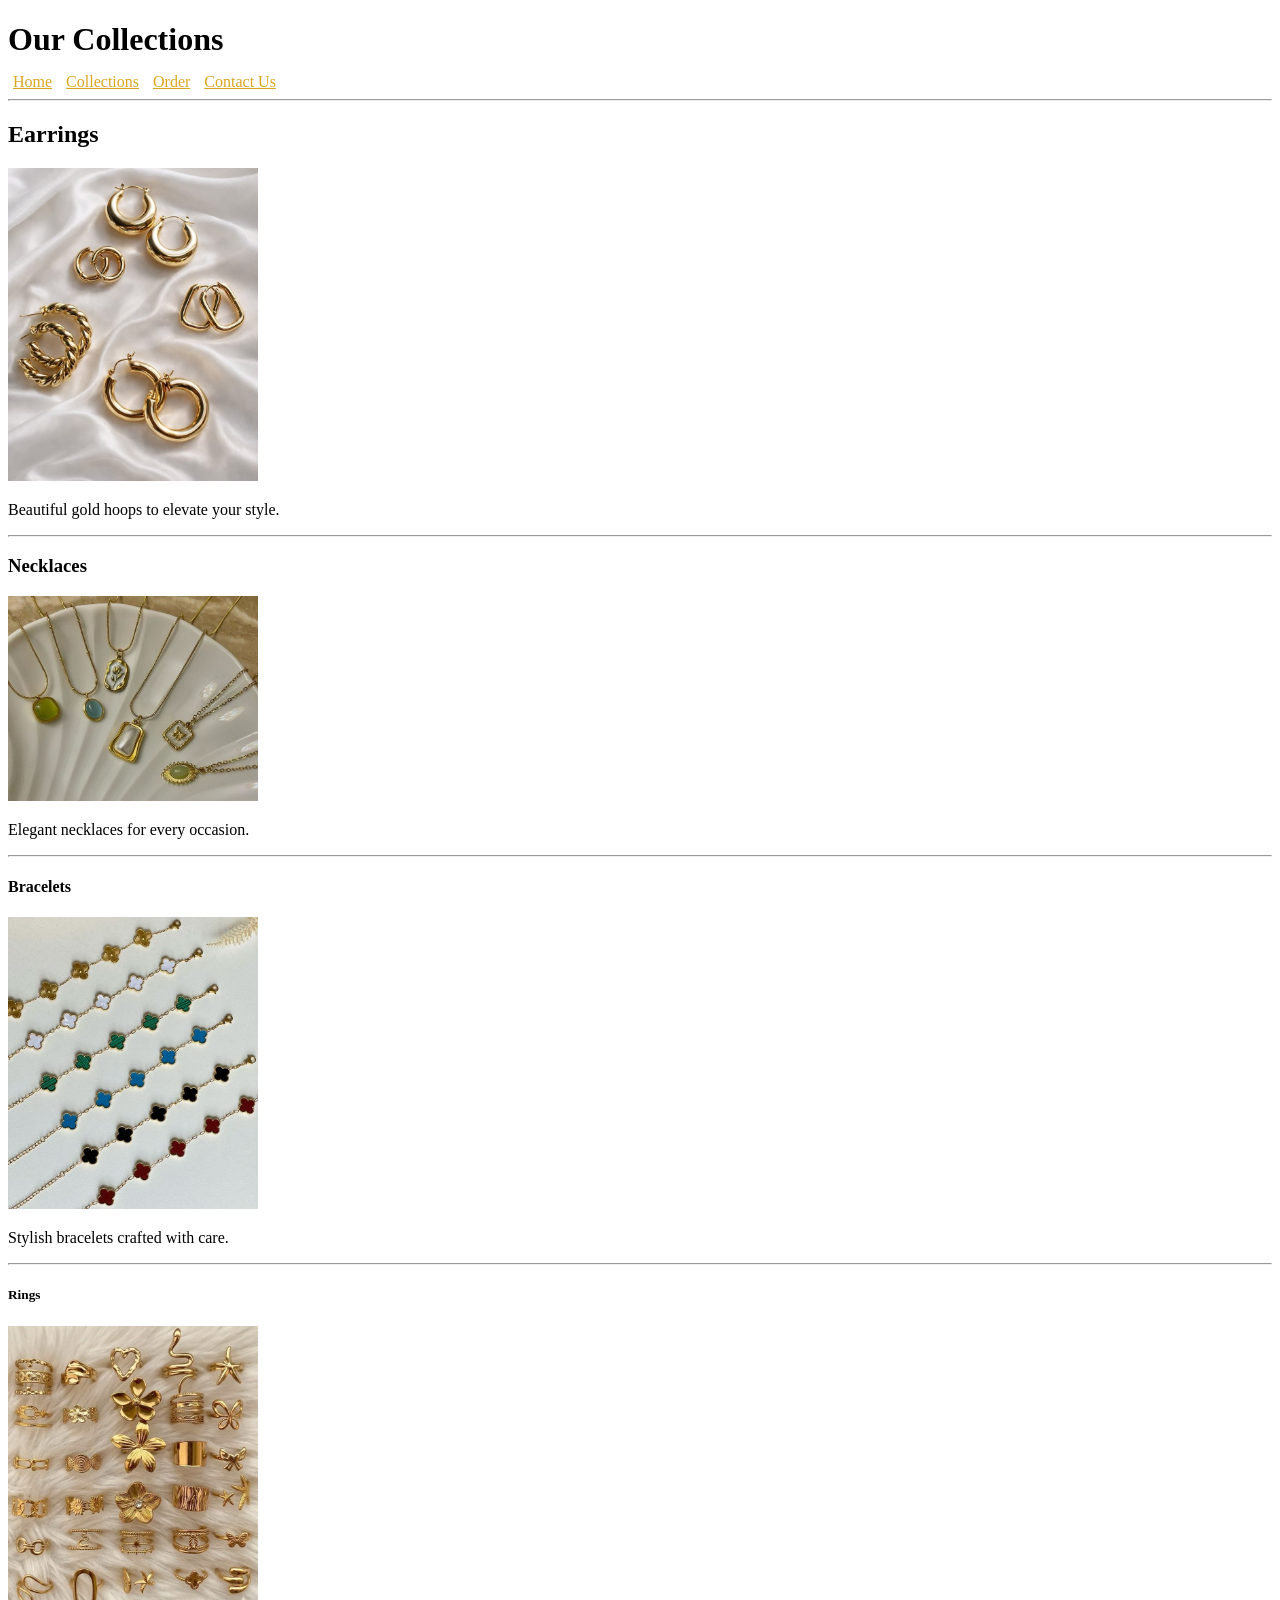
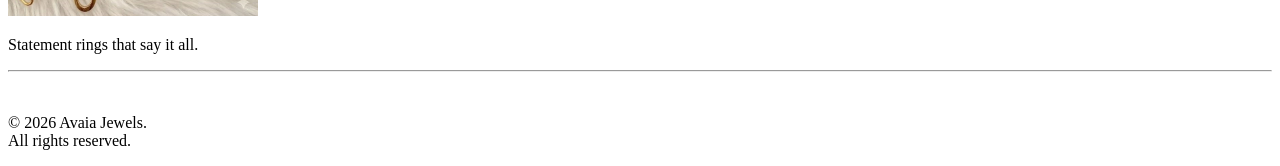
==== Collections.html @ 919a34de "site" ====
<!DOCTYPE html>
<html>
<head>
    <title>Avaia Jewels-Collections</title>
    <style>
         h1{
            color:black;
            margin-bottom: 15px;
        }

        nav a{
            margin: 5px;
            color: goldenrod;
            font-weight:normal;
        }
    </style>
</head> 
<body> 
    <h1> Our Collections</h1>

    <nav>
        <a href="index.html">Home</a>
        <a href="collections.html">Collections</a>
        <a href="Order.html">Order</a>
        <a href="contact.html">Contact Us</a>
    </nav>

    <hr>

    <h2>Earrings</h2>

    <img src="./images/earrings.jpg" width="250">

    <p>Beautiful gold hoops to elevate your style.</p>

    <hr>

    <h3>Necklaces</h3>

    <img src="./images/necklaces.jpg" width="250">

    <p>Elegant necklaces for every occasion.</p>

    <hr>

    <h4>Bracelets</h4>

    <img src="./images/bracelets.jpg" width="250">

    <p>Stylish bracelets crafted with care.</p>

    <hr>

    <h5>Rings</h5>

    <img src="./images/rings.jpg" width="250">

    <p>Statement rings that say it all.</p>

    <hr>

    <br>

    <footer>
         <p>&copy; 2026 Avaia Jewels.<br>All rights reserved.</p>
    </footer>
</body> 


</html>
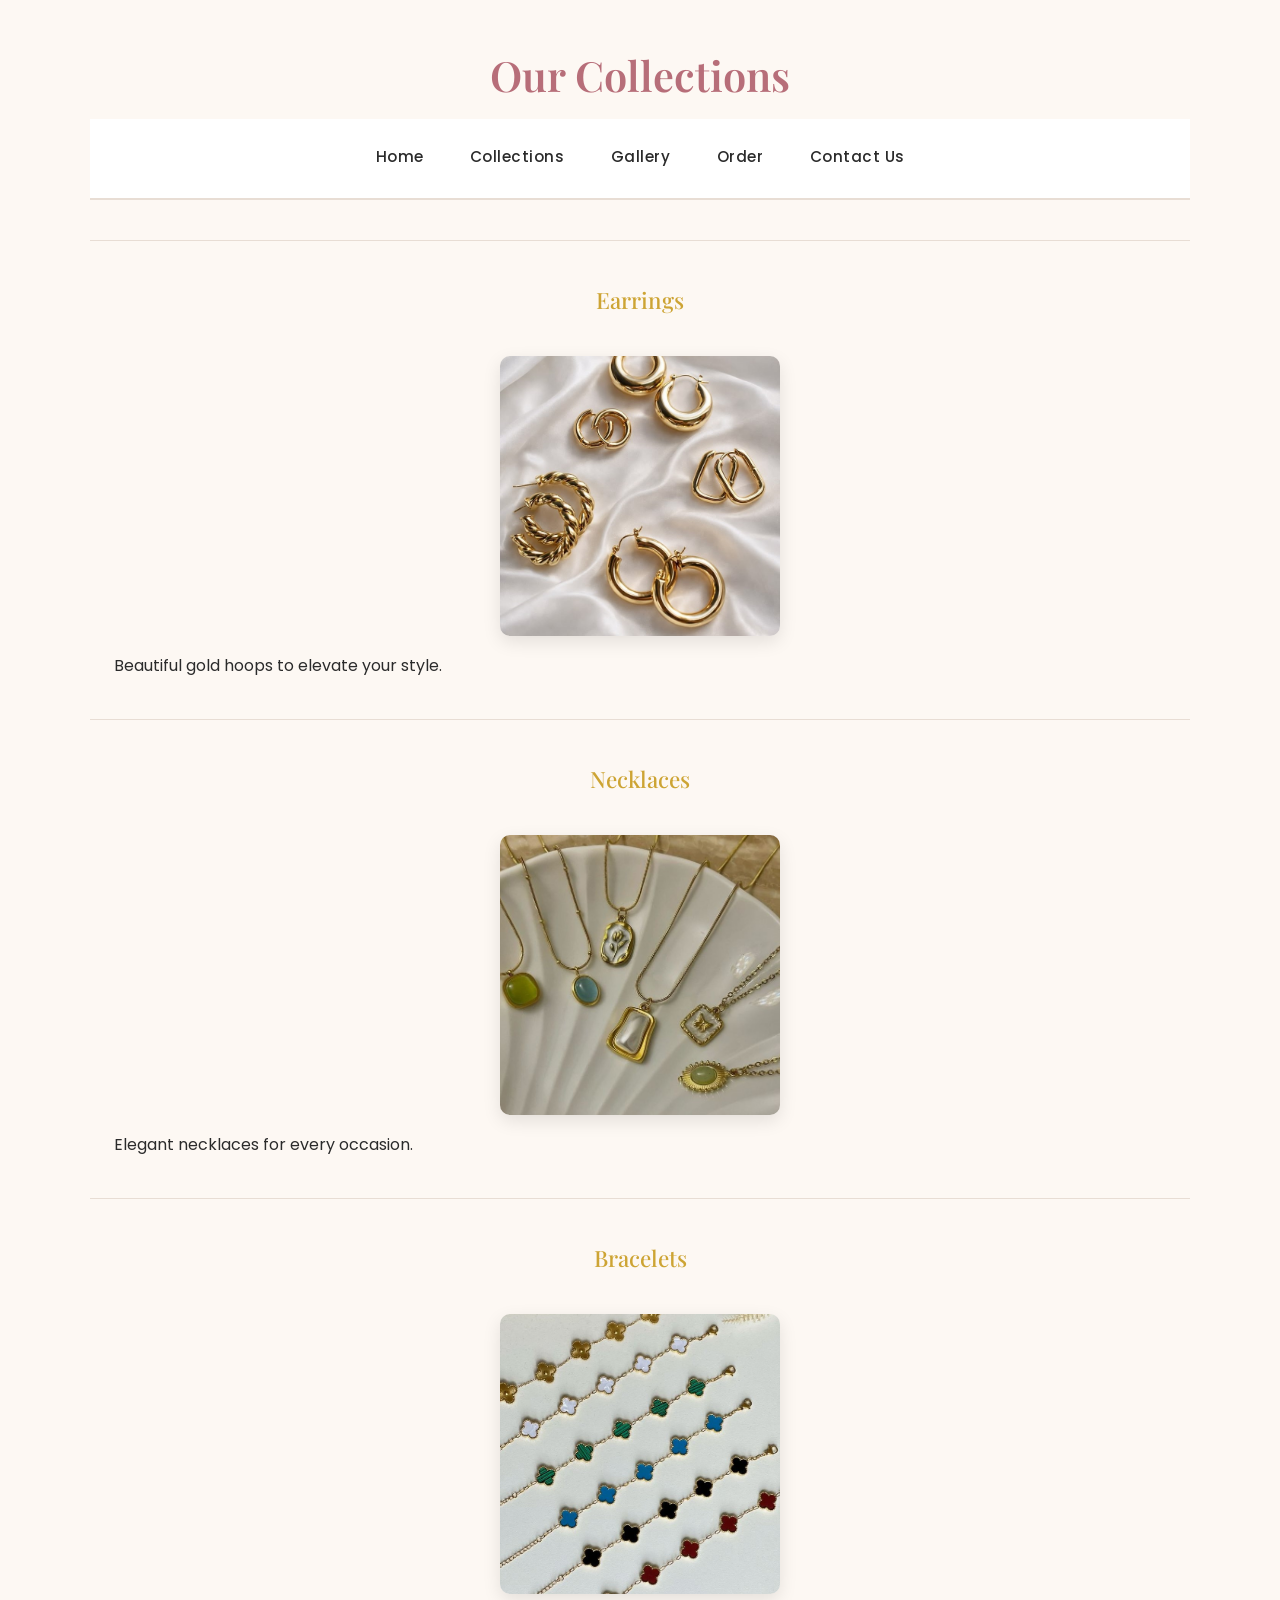
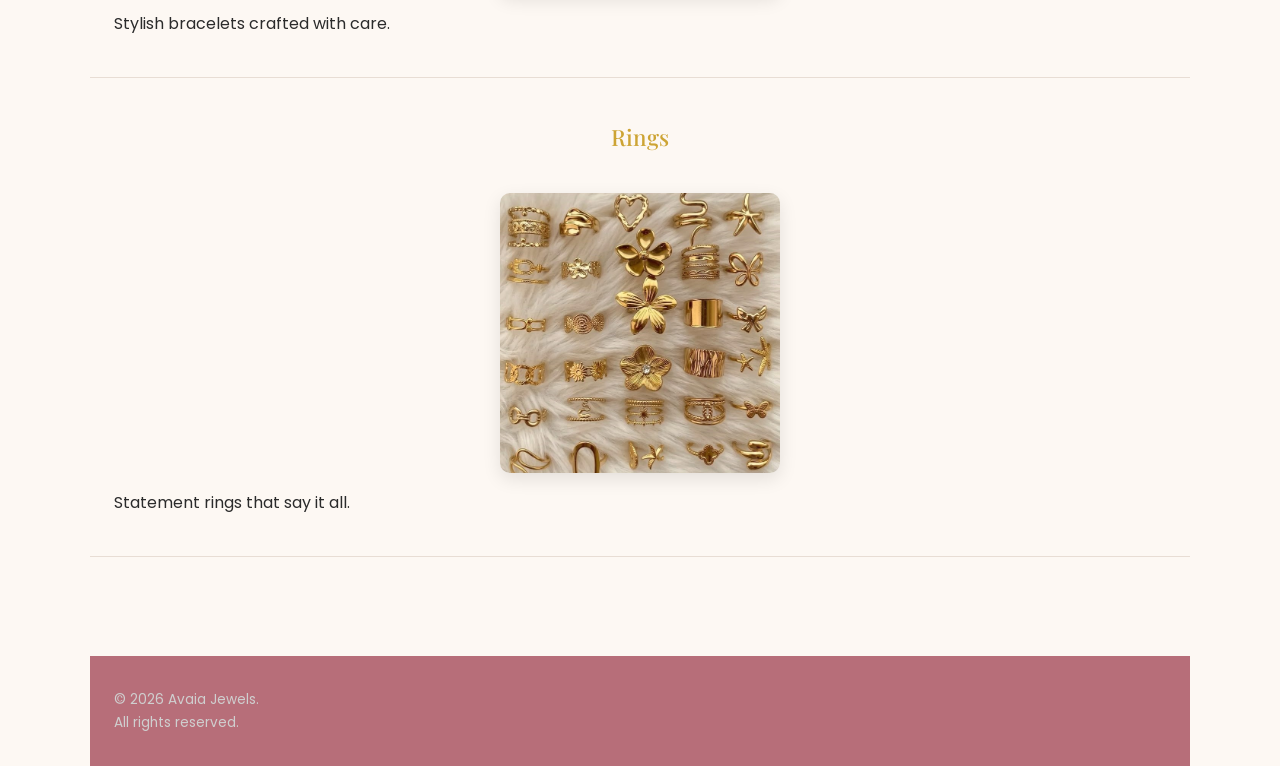
==== commit bbc46ea2: "update" ====
--- a/Collections.html
+++ b/Collections.html
@@ -2,18 +2,8 @@
 <html>
 <head>
     <title>Avaia Jewels-Collections</title>
-    <style>
-         h1{
-            color:black;
-            margin-bottom: 15px;
-        }
-
-        nav a{
-            margin: 5px;
-            color: goldenrod;
-            font-weight:normal;
-        }
-    </style>
+    <link rel="stylesheet" href="styles.css" />
+    
 </head> 
 <body> 
     <h1> Our Collections</h1>
@@ -21,6 +11,7 @@
     <nav>
         <a href="index.html">Home</a>
         <a href="collections.html">Collections</a>
+        <a href="Gallery.html">Gallery</a>
         <a href="Order.html">Order</a>
         <a href="contact.html">Contact Us</a>
     </nav>
@@ -35,7 +26,7 @@
 
     <hr>
 
-    <h3>Necklaces</h3>
+    <h2>Necklaces</h2>
 
     <img src="./images/necklaces.jpg" width="250">
 
@@ -43,7 +34,7 @@
 
     <hr>
 
-    <h4>Bracelets</h4>
+    <h2>Bracelets</h2>
 
     <img src="./images/bracelets.jpg" width="250">
 
@@ -51,7 +42,7 @@
 
     <hr>
 
-    <h5>Rings</h5>
+    <h2>Rings</h2>
 
     <img src="./images/rings.jpg" width="250">
 
--- a/styles.css
+++ b/styles.css
@@ -0,0 +1,344 @@
+/* EXTERNAL STYLESHEET */
+
+@import url('https://fonts.googleapis.com/css2?family=Playfair+Display:wght@500;600;700&family=Poppins:wght@300;400;500;600&display=swap');
+
+
+:root {
+  --rose-gold: #b76e79;
+  --rose-gold-dark: #9c5a64;
+  --gold: #cda434;
+  --cream: #fdf8f3;
+  --charcoal: #2b2b2b;
+  --soft-grey: #6f6f6f;
+  --border: #e8ddd4;
+  --white: #ffffff;
+}
+
+/*Reset*/
+* {
+  margin: 0;
+  padding: 0;
+  box-sizing: border-box; 
+}
+
+body {
+  font-family: 'Poppins', sans-serif;
+  background: var(--cream);
+  color: var(--charcoal);
+  line-height: 1.7;
+}
+
+img {
+  max-width: 100%;
+  display: block;
+  border-radius: 10px;
+}
+
+hr {
+  border: none;
+  border-top: 1px solid var(--border);
+  margin: 2.5rem 0;
+}
+
+/*Page Headings */
+body > h1 {
+  font-family: 'Playfair Display', serif;
+  font-weight: 600;
+  font-size: 2.6rem;
+  text-align: center;
+  color: var(--rose-gold);
+  padding: 2.5rem 1.5rem 0.5rem;
+}
+
+body > h2 {
+  text-align: center;
+  font-family: 'Playfair Display', serif;
+  font-weight: 500;
+  font-size: 1.4rem;
+  color: var(--gold);
+  padding-bottom: 1.5rem;
+}
+
+/* CSS FlexBox Implementation */
+
+nav {
+  display: flex;
+  justify-content: center;
+  align-items: center;
+  gap: 2.5rem;
+  background: var(--white);
+  padding: 1.2rem 2rem;
+  border-bottom: 2px solid var(--border);
+  position: sticky;
+  top: 0;
+  z-index: 100;
+  flex-wrap: wrap;
+}
+
+nav a {
+  text-decoration: none;
+  color: var(--charcoal);
+  font-weight: 500;
+  font-size: 0.95rem;
+  letter-spacing: 0.5px;
+  padding: 0.4rem 0.2rem;
+  border-bottom: 2px solid transparent;
+  transition: color 0.3s ease, border-color 0.3s ease;
+}
+
+nav a:hover {
+  color: var(--rose-gold-dark);
+  border-bottom-color: var(--rose-gold);
+}
+
+
+body {
+  max-width: 1100px;
+  margin: 0 auto;
+}
+
+h2, h3, h4, h5 {
+  font-family: 'Playfair Display', serif;
+  color: var(--rose-gold);
+  text-align: center;
+  font-size: medium;
+  margin: 2rem 1.5rem 0.8rem;
+}
+
+p {
+  margin: 0 1.5rem 1rem;
+  color: var(--charcoal);
+  max-width: 650px;
+}
+
+ul, ol {
+  margin: 0 1.5rem 1.5rem 3rem;
+  color: var(--soft-grey);
+}
+
+li { margin-bottom: 0.4rem; }
+
+/*Collections Page*/
+body > img {
+  margin: 0 auto 1rem;
+  width: 280px;
+  height: 280px;
+  object-fit: cover;
+  box-shadow: 0 6px 18px rgba(0, 0, 0, 0.1);
+}
+
+
+table {
+  width: 90%;
+  max-width: 500px;
+  margin: 1rem auto 2rem;
+  border-collapse: collapse;
+  background: var(--white);
+  box-shadow: 0 4px 14px rgba(0, 0, 0, 0.06);
+  border-radius: 8px;
+  overflow: hidden;
+}
+
+th, td {
+  padding: 0.9rem 1.2rem;
+  text-align: left;
+  border-bottom: 1px solid var(--border);
+}
+
+th {
+  background: var(--rose-gold);
+  color: var(--white);
+  font-weight: 500;
+  letter-spacing: 0.5px;
+}
+
+tr:last-child td { border-bottom: none; }
+tr:hover td { background: #fbf3ef; }
+
+
+form {
+  background: var(--white);
+  max-width: 480px;
+  margin: 1.5rem auto 3rem;
+  padding: 2.2rem 2rem;
+  border-radius: 12px;
+  box-shadow: 0 8px 24px rgba(0, 0, 0, 0.08);
+  display: flex;
+  flex-direction: column;
+  gap: 1.2rem;
+}
+
+form label {
+  font-weight: 500;
+  font-size: 0.88rem;
+  color: var(--charcoal);
+  margin-bottom: 0.3rem;
+  display: block;
+}
+
+form input[type="text"],
+form input[type="email"],
+form input[type="tel"],
+form textarea {
+  width: 100%;
+  padding: 0.7rem 0.9rem;
+  border: 1px solid var(--border);
+  border-radius: 6px;
+  font-family: 'Poppins', sans-serif;
+  font-size: 0.92rem;
+  color: var(--charcoal);
+  background: var(--cream);
+  outline: none;
+  transition: border-color 0.3s ease, box-shadow 0.3s ease;
+}
+
+form input:focus,
+form textarea:focus {
+  border-color: var(--rose-gold);
+  box-shadow: 0 0 0 3px rgba(183, 110, 121, 0.15);
+}
+
+form textarea { resize: vertical; }
+
+/* Checkbox group on Order page */
+.checkbox-group {
+  display: flex;
+  align-items: center;
+  gap: 10px;
+  margin-bottom: 15px;
+}
+
+.checkbox-group input[type="checkbox"] {
+  width: 18px;
+  height: 18px;
+}
+
+
+/* Submit / Reset buttons */
+form input[type="submit"],
+form input[type="reset"] {
+  font-family: 'Poppins', sans-serif;
+  font-weight: 500;
+  font-size: 0.9rem;
+  letter-spacing: 0.5px;
+  padding: 0.75rem 1.5rem;
+  border-radius: 6px;
+  cursor: pointer;
+  border: none;
+  transition: all 0.3s ease;
+}
+
+form input[type="submit"] {
+  background: var(--rose-gold);
+  color: var(--white);
+}
+
+form input[type="submit"]:hover {
+  background: var(--rose-gold-dark);
+  transform: translateY(-2px);
+}
+
+form input[type="reset"] {
+  background: transparent;
+  color: var(--soft-grey);
+  border: 1px solid var(--border);
+}
+
+form input[type="reset"]:hover {
+  border-color: var(--rose-gold);
+  color: var(--rose-gold-dark);
+}
+
+/* CSS Flip Cards */
+.gallery-grid {
+  display: flex;
+  flex-wrap: wrap;
+  justify-content: center;
+  gap: 2rem;
+  padding: 1rem 1.5rem 3rem;
+}
+
+.flip-card {
+  width: 250px;
+  height: 280px;
+  perspective: 1200px;
+}
+
+.flip-inner {
+  position: relative;
+  width: 100%;
+  height: 100%;
+  transition: transform 0.7s ease;
+  transform-style: preserve-3d;
+}
+
+.flip-card:hover .flip-inner {
+  transform: rotateY(180deg);
+}
+
+.flip-front, .flip-back {
+  position: absolute;
+  width: 100%;
+  height: 100%;
+  backface-visibility: hidden;
+  border-radius: 12px;
+  overflow: hidden;
+  box-shadow: 0 6px 18px rgba(0, 0, 0, 0.1);
+}
+
+.flip-front img {
+  width: 100%;
+  height: 100%;
+  object-fit: cover;
+  border-radius: 12px;
+  margin: 0;
+}
+
+.flip-back {
+  background: linear-gradient(160deg, var(--rose-gold), var(--rose-gold-dark));
+  transform: rotateY(180deg); /* pre-flipped so it reads correctly on reveal */
+  display: flex;
+  flex-direction: column;
+  align-items: center;
+  justify-content: center;
+  text-align: center;
+  padding: 1.2rem;
+}
+
+.flip-back h4 {
+  color: var(--white);
+  margin: 0 0 0.5rem;
+  font-size: 1.1rem;
+}
+
+.flip-back p {
+  color: #fbeeea;
+  font-size: 0.85rem;
+  margin: 0;
+}
+
+/* Footer */
+footer {
+  text-align: left;
+  background: var(--rose-gold);
+  color: #cfcfcf;
+  padding: 2rem 1.5rem;
+  margin-top: 2rem;
+  font-size: 0.85rem;
+}
+
+footer p { color: #cfcfcf; margin: 0; }
+
+/* RESPONSIVE DESIGN */
+@media (max-width: 700px) {
+  nav { gap: 1.2rem; padding: 1rem; }
+  nav a { font-size: 0.85rem; }
+  body > h1 { font-size: 2rem; }
+  form { margin: 1.5rem 1rem 2rem; }
+  table { width: 100%; }
+}
+
+@media (max-width: 480px) {
+  nav { flex-direction: column; gap: 0.6rem; }
+  .flip-card { width: 100%; max-width: 280px; }
+}
